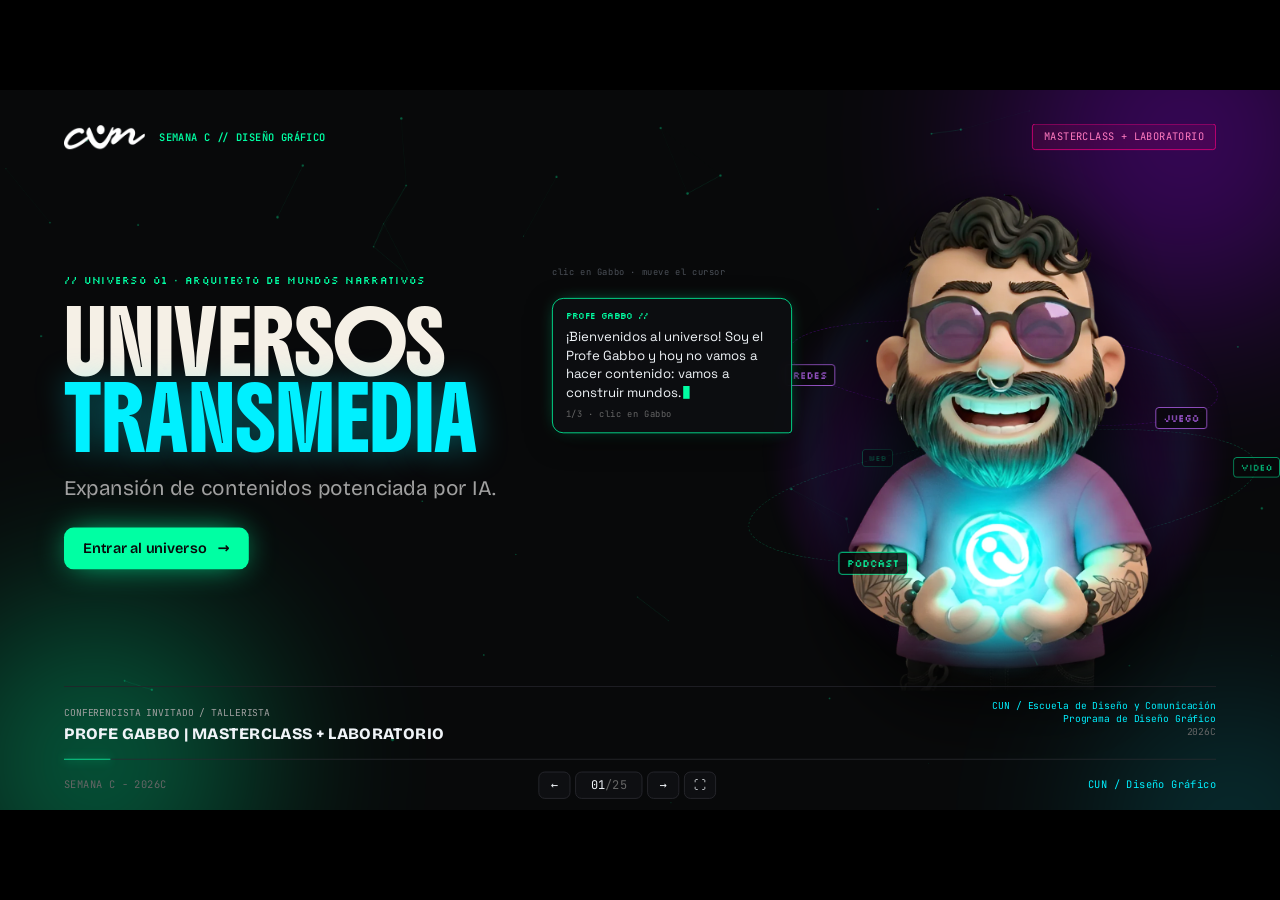
==== public/index.html @ 466dd6a6 "Universos Transmedia: presentación interactiva + portal de estudiantes + backend Apps Script Co-Auth" ====
<!DOCTYPE html>
<html lang="es">
<head>
<meta charset="utf-8">
<meta name="viewport" content="width=device-width, initial-scale=1">
<title>Universos Transmedia · Profe Gabbo</title>
<link rel="preconnect" href="https://fonts.googleapis.com">
<link rel="preconnect" href="https://fonts.gstatic.com" crossorigin>
<link href="https://fonts.googleapis.com/css2?family=Boldonse&family=Bricolage+Grotesque:opsz,wght@12..96,400;12..96,600;12..96,800&family=JetBrains+Mono:wght@400;600&family=Silkscreen&family=Space+Grotesk:wght@400;500;700&display=swap" rel="stylesheet">
<link rel="stylesheet" href="style.css">
</head>
<body>
<div id="stage">
  <div class="halo h1"></div><div class="halo h2"></div><div class="halo h3"></div>
  <canvas id="cosmos"></canvas>

  <!-- ============ CHROME ============ -->
  <header class="chrome-top">
    <div class="ctag" id="ctag">// 01 · Portada</div>
    <img class="cun" src="img/cun.png" alt="CUN">
  </header>
  <footer class="chrome-bot">
    <span class="f-left">SEMANA C - 2026C</span>
    <nav class="nav">
      <button class="nb" id="prev" aria-label="Anterior">←</button>
      <button class="nb idx" id="openIdx"><span id="cnt">01</span><i>/25</i></button>
      <button class="nb" id="next" aria-label="Siguiente">→</button>
      <button class="nb sm" id="fs" title="Pantalla completa">⛶</button>
    </nav>
    <span class="f-right">CUN / Diseño Gráfico</span>
    <div class="prog"><i id="progbar"></i></div>
  </footer>

  <!-- ============ 01 PORTADA / LIVING PORTRAIT ============ -->
  <section class="slide cover" data-n="1" data-sec="Portada" data-acc="green,cyan">
    <div class="cv-top">
      <img src="img/cun.png" alt="CUN" class="cv-logo"><span class="mono g">SEMANA C // DISEÑO GRÁFICO</span>
    </div>
    <div class="evtag">MASTERCLASS + LABORATORIO</div>
    <div class="cv-text">
      <div class="silk g">// Universo 01 · Arquitecto de mundos narrativos</div>
      <h1 class="cv-title"><span class="w">UNIVERSOS</span><span class="c">TRANSMEDIA</span></h1>
      <p class="cv-sub">Expansión de contenidos potenciada por IA.</p>
      <button class="cta" data-go="2">Entrar al universo <span>→</span></button>
    </div>
    <div class="lp" id="lp">
      <div class="lp-orbit o1"></div><div class="lp-orbit o2"></div>
      <div class="lp-back"></div>
      <div class="lp-body gb" data-pose="hero">
        <img class="lp-img" src="img/hero.webp" alt="Profe Gabbo sostiene un universo luminoso">
        <div class="lp-orb"></div>
        <div class="lp-light"></div>
      </div>
      <div class="say s-cover"></div>
      <div class="lp-hint mono">clic en Gabbo · mueve el cursor</div>
    </div>
    <div class="cv-foot">
      <div><div class="mono xs">CONFERENCISTA INVITADO / TALLERISTA</div><div class="sign">PROFE GABBO | MASTERCLASS + LABORATORIO</div></div>
      <div class="mono xs c r">CUN / Escuela de Diseño y Comunicación<br>Programa de Diseño Gráfico<br><span class="gr">2026C</span></div>
    </div>
  </section>

  <!-- ============ 02 ============ -->
  <section class="slide" data-n="2" data-sec="Apertura conceptual" data-acc="green,cyan">
    <h2 class="ttl big">¿Y SI UNA HISTORIA PUDIERA VIVIR EN <em>MUCHOS MUNDOS?</em></h2>
    <p class="lead w60">Un universo no tiene una sola puerta. Toca cada portal: el público puede entrar por cualquiera y encontrar algo distinto.</p>
    <div class="portals" id="portals">
      <svg class="pl-lines" viewBox="0 0 900 520"></svg>
      <div class="seed">SEMILLA<br><b>una idea</b></div>
    </div>
    <div class="portal-read card" id="portalRead"><div class="k">// Punto de entrada</div><div class="h">Elige un portal</div><div class="p">Cada medio revela una pieza diferente del mismo universo.</div></div>
    <img class="gb pose-r" src="img/piensa.webp" alt="Gabbo piensa" style="height:470px">
    <div class="say" style="right:40px;top:200px;width:300px"></div>
  </section>

  <!-- ============ 03 ============ -->
  <section class="slide" data-n="3" data-sec="Evolución narrativa" data-acc="green,cyan">
    <h2 class="ttl">DEL CONTENIDO AL UNIVERSO</h2>
    <p class="lead w60">Arrastra la línea del tiempo: de una obra cerrada a un ecosistema de experiencias conectadas.</p>
    <div class="evo">
      <svg id="evoSvg" viewBox="0 0 760 400"></svg>
      <div class="evo-txt card"><div class="k" id="evoK">// Etapa 01</div><div class="h" id="evoH"></div><div class="p" id="evoP"></div><div class="chips" id="evoC"></div></div>
    </div>
    <div class="evo-range"><input type="range" min="0" max="3" step="1" value="0" id="evoR"><div class="evo-lbl"><span>Relato lineal</span><span>Adaptación</span><span>Distribución</span><span>Ecosistema</span></div></div>
    <img class="gb pose-r" src="img/puntero.webp" alt="Gabbo señala" style="height:520px;right:10px">
    <div class="say" style="right:250px;top:150px"></div>
  </section>

  <!-- ============ 04 ============ -->
  <section class="slide" data-n="4" data-sec="Diferencias conceptuales" data-acc="green,cyan">
    <h2 class="ttl">MULTIMEDIA, CROSSMEDIA Y TRANSMEDIA</h2>
    <p class="lead">Un mismo ejemplo, tres lógicas. <span class="g">Ejemplo ficticio: “La Casa del Faro”, una leyenda de barrio.</span></p>
    <div class="tabs" id="mctTabs">
      <button data-t="0" class="on">MULTIMEDIA</button><button data-t="1">CROSSMEDIA</button><button data-t="2">TRANSMEDIA</button>
    </div>
    <div class="mct">
      <svg id="mctSvg" viewBox="0 0 640 380"></svg>
      <div class="mct-info">
        <div class="silk" id="mctK"></div>
        <div class="h2" id="mctH"></div>
        <p class="p" id="mctP"></p>
        <div class="card mini"><div class="k">// Pregunta clave</div><div class="p" id="mctQ"></div></div>
        <div class="verdict" id="mctV"></div>
      </div>
    </div>
    <img class="gb pose-r" src="img/conferencia.webp" alt="Gabbo en conferencia" style="height:330px;right:0;bottom:70px">
    <div class="say" style="right:60px;top:230px;max-width:330px"></div>
  </section>

  <!-- ============ 05 ============ -->
  <section class="slide" data-n="5" data-sec="Principios de expansión" data-acc="green,cyan">
    <h2 class="ttl">LAS REGLAS DEL JUEGO TRANSMEDIA</h2>
    <p class="lead">Siete principios para que un universo crezca sin romperse. Toca una carta para ver cómo se aplica.</p>
    <div class="rules" id="rules"></div>
    <img class="gb pose-r" src="img/menton.webp" alt="Gabbo reflexiona" style="height:430px;right:20px">
    <div class="say" style="right:40px;top:220px;max-width:290px"></div>
  </section>

  <!-- ============ 06 ============ -->
  <section class="slide" data-n="6" data-sec="Componentes" data-acc="green,cyan">
    <h2 class="ttl">ANATOMÍA DE UN UNIVERSO</h2>
    <p class="lead w50">Seis componentes que funcionan como un sistema: si uno cambia, todos se mueven.</p>
    <div class="anat" id="anat"><svg viewBox="0 0 620 560" id="anatSvg"></svg></div>
    <div class="anat-read card" id="anatRead"></div>
    <img class="gb pose-r" src="img/holo.webp" alt="Gabbo con casco holográfico" style="height:470px;right:10px">
    <div class="say" style="right:60px;top:130px;max-width:300px"></div>
  </section>

  <!-- ============ 07 ============ -->
  <section class="slide" data-n="7" data-sec="Construcción de mundo" data-acc="violet,cyan">
    <h2 class="ttl">WORLDBUILDING: CONSTRUYENDO MUNDOS</h2>
    <p class="lead">Genera un mundo, fija lo que te sirva <span class="mono v">(candado)</span> y vuelve a lanzar el resto.</p>
    <div class="wb" id="wb"></div>
    <div class="wb-act"><button class="btn bv" id="wbRoll">⟳ Generar mundo</button><span class="mono gr" id="wbNote">Las reglas crean libertad: definen lo que puede y lo que nunca puede pasar.</span></div>
    <img class="gb pose-r" src="img/mapa.webp" alt="Gabbo explorando mapas" style="height:330px;right:0;bottom:70px">
    <div class="say" style="right:40px;top:250px;max-width:320px"></div>
  </section>

  <!-- ============ 08 ============ -->
  <section class="slide" data-n="8" data-sec="Diseño de personajes" data-acc="violet,cyan">
    <h2 class="ttl">PERSONAJES QUE EXPANDEN HISTORIAS</h2>
    <p class="lead w50">Caso vivo: el propio Profe Gabbo. Una identidad fija —gafas, barba, calavera— y muchas historias posibles.</p>
    <div class="attrs" id="attrs"></div>
    <div class="mv">
      <button class="mv-arrow" id="mvPrev">←</button>
      <div class="mv-track" id="mvTrack"></div>
      <button class="mv-arrow" id="mvNext">→</button>
    </div>
    <div class="mv-read card" id="mvRead"></div>
    <div class="say" style="left:60px;bottom:110px;max-width:420px"></div>
  </section>

  <!-- ============ 09 ============ -->
  <section class="slide" data-n="9" data-sec="Storytelling" data-acc="violet,cyan">
    <h2 class="ttl">EL MOTOR NARRATIVO</h2>
    <p class="lead">Construye una logline en vivo: máximo 40 palabras, con conflicto y algo en juego.</p>
    <div class="motor">
      <div class="lg-form" id="lgForm">
        <label>Cuando… <span>(detonante)</span><input data-k="det" placeholder="la luz del faro abandonado se enciende sola"></label>
        <label>…un/a <span>(protagonista)</span><input data-k="pro" placeholder="una estudiante de fotografía"></label>
        <label>…debe <span>(objetivo)</span><input data-k="obj" placeholder="descubrir quién envía las señales"></label>
        <label>…pero <span>(obstáculo)</span><input data-k="obs" placeholder="cada foto que toma muestra un lugar que aún no existe"></label>
        <label>…si fracasa <span>(lo que está en juego)</span><input data-k="rie" placeholder="el barrio olvidará su propia historia"></label>
        <div class="row"><button class="btn ghost" id="lgEx">Ver ejemplo</button><button class="btn ghost" id="lgClr">Limpiar</button></div>
      </div>
      <div class="lg-out">
        <div class="silk v">// Logline</div>
        <p id="lgText" class="lg-text"></p>
        <div class="lg-meter"><i id="lgBar"></i></div><div class="mono xs" id="lgCount">0 / 40 palabras</div>
        <div class="motor-parts">
          <span>Premisa</span><span>Logline</span><span>Conflicto</span><span>Subtramas</span><span>Misterios</span><span>Expansión</span>
        </div>
      </div>
    </div>
    <img class="gb pose-r" src="img/v-caso.webp" alt="Gabbo detective" style="height:430px;right:10px">
    <div class="say" style="right:60px;top:150px;max-width:300px"></div>
  </section>

  <!-- ============ 10 ============ -->
  <section class="slide" data-n="10" data-sec="Cultura participativa" data-acc="violet,cyan">
    <h2 class="ttl">LA AUDIENCIA TOMA EL CONTROL</h2>
    <p class="lead w60">Sube la escalera: el público pasa de mirar a co-crear. ¿Hasta qué peldaño llega tu universo?</p>
    <div class="ladder" id="ladder"></div>
    <div class="lad-read card" id="ladRead"></div>
    <div class="chips abs" style="left:80px;bottom:110px"><span>Prosumidores</span><span>Comunidades</span><span>Interactividad</span><span>Creación colectiva</span></div>
    <img class="gb pose-r" src="img/selfie.webp" alt="Gabbo se toma una selfie" style="height:470px;right:20px">
    <div class="say" style="right:70px;top:120px;max-width:300px"></div>
  </section>

  <!-- ============ 11 ============ -->
  <section class="slide" data-n="11" data-sec="Ecosistema narrativo" data-acc="violet,cyan">
    <h2 class="ttl">ARQUITECTURA DE EXPANSIÓN</h2>
    <p class="lead">¿Qué experiencia nueva vive el público en cada plataforma?</p>
    <div class="switch" id="archSw"><button data-m="rep">Repetir</button><button data-m="exp" class="on">Expandir</button></div>
    <div class="arch"><svg id="archSvg" viewBox="0 0 860 560"></svg></div>
    <div class="arch-read card" id="archRead"></div>
    <img class="gb pose-r" src="img/menton.webp" data-alt="img/no.webp" id="archGabbo" alt="Gabbo" style="height:420px;right:10px">
    <div class="say" style="right:70px;top:150px;max-width:300px"></div>
  </section>

  <!-- ============ 12 ============ -->
  <section class="slide" data-n="12" data-sec="Plataformas y medios" data-acc="violet,cyan">
    <h2 class="ttl">UNA HISTORIA, MÚLTIPLES EXPERIENCIAS</h2>
    <p class="lead">Cada medio tiene un superpoder. Voltea las cartas: <span class="mono v">lo que mejor hace → lo que aporta a “La Casa del Faro”.</span></p>
    <div class="flips" id="flips"></div>
    <img class="gb pose-r" src="img/monitor.webp" alt="Gabbo en su escritorio" style="height:250px;right:10px;bottom:72px">
    <div class="say" style="right:40px;top:300px;max-width:330px"></div>
  </section>

  <!-- ============ 13 ============ -->
  <section class="slide" data-n="13" data-sec="Caso ficticio" data-acc="violet,cyan">
    <h2 class="ttl">CASO DEMOSTRATIVO: <span class="c">FRECUENCIA 2049</span></h2>
    <div class="fict">CASO FICTICIO · NO ES UN CASO REAL DOCUMENTADO</div>
    <p class="lead w60">Una estación de radio recibe transmisiones de un futuro desconocido. Sintoniza el dial y encuentra las cuatro plataformas del universo.</p>
    <div class="radio">
      <canvas id="noise" width="560" height="240"></canvas>
      <div class="radio-scr" id="radioScr"></div>
      <div class="dial">
        <div class="dial-scale" id="dialScale"></div>
        <input type="range" id="dial" min="880" max="1080" value="880" step="1">
        <div class="dial-freq"><span id="freq">88.0</span> MHz</div>
      </div>
      <div class="found" id="found"></div>
      <button class="btn ghost sm snd" id="sndBtn">🔈 Sonido: no</button>
    </div>
    <img class="gb pose-r" src="img/escritorio-hacker.webp" alt="Gabbo en la consola" style="height:480px;right:10px">
    <div class="say" style="right:90px;top:120px;max-width:300px"></div>
  </section>

  <!-- ============ 14 ============ -->
  <section class="slide" data-n="14" data-sec="Inteligencia artificial" data-acc="magenta,violet">
    <h2 class="ttl">IA: EL NUEVO <em class="m">COPILOTO</em> CREATIVO</h2>
    <p class="lead">Seis momentos donde la IA acelera el trabajo. Las herramientas son sugerencias intercambiables.</p>
    <div class="uses" id="uses"></div>
    <div class="copi"><span class="silk m">Copiloto ≠ piloto</span><b>La dirección, la selección y la decisión final son humanas.</b></div>
    <img class="gb pose-r" src="img/futurista.webp" alt="Gabbo futurista" style="height:520px;right:0">
    <div class="say" style="right:70px;top:110px;max-width:300px"></div>
  </section>

  <!-- ============ 15 ============ -->
  <section class="slide" data-n="15" data-sec="Flujo de trabajo" data-acc="magenta,violet">
    <h2 class="ttl">DEL PROMPT AL UNIVERSO</h2>
    <p class="lead">Un flujo en cinco etapas. Toca cada estación para ver qué entra, qué sale y quién decide.</p>
    <div class="flow" id="flow"></div>
    <div class="flow-read" id="flowRead"></div>
    <div class="outs"><span class="silk gr">Salidas →</span><span>Textuales</span><span>Visuales</span><span>Sonoras</span><span>Audiovisuales</span><span>Interactivas</span></div>
    <img class="gb pose-r" src="img/v-hacker.webp" alt="Gabbo hacker" style="height:420px;right:10px">
    <div class="say" style="right:60px;top:170px;max-width:300px"></div>
  </section>

  <!-- ============ 16 ============ -->
  <section class="slide" data-n="16" data-sec="Criterio y responsabilidad" data-acc="magenta,violet">
    <h2 class="ttl">DIRECCIÓN CREATIVA <em class="m">HUMANA</em></h2>
    <p class="lead w60">Antes de publicar, pasa cada salida de IA por el filtro humano. Marca lo que ya revisaste.</p>
    <div class="filter" id="filter"></div>
    <div class="gauge"><div class="silk">// Listo para publicar</div><div class="gbar"><i id="gaugeBar"></i></div><div class="gval" id="gaugeVal">0%</div></div>
    <img class="gb pose-r" src="img/lupa.webp" alt="Gabbo con lupa" style="height:500px;right:10px">
    <div class="say" style="right:60px;top:120px;max-width:300px"></div>
  </section>

  <!-- ============ 17 ============ -->
  <section class="slide" data-n="17" data-sec="Inicio del laboratorio" data-acc="green,cyan">
    <div class="silk g" style="position:absolute;left:80px;top:140px">// Laboratorio · 170 minutos</div>
    <h2 class="mission">MISIÓN:<br><span class="g">EXPANDE TU</span><br><span class="c">UNIVERSO</span></h2>
    <p class="lead abs" style="left:80px;top:470px;max-width:640px">Cada equipo transformará una idea en un ecosistema transmedia propio: una idea, múltiples experiencias.</p>
    <div class="lab-tl" id="labTl"></div>
    <a class="portal-qr" id="portalQr" href="alumno/" target="_blank" rel="noopener"><div class="qr" id="qrBox"></div><div><div class="silk g">// Portal de estudiantes</div><b>Registra tu cuenta CUN y trabaja tus misiones</b><span class="mono" id="qrUrl"></span></div></a>
    <img class="gb pose-r" src="img/corre.webp" alt="Gabbo corre" style="height:470px;right:60px;top:110px;bottom:auto">
    <div class="say" style="right:420px;top:150px;max-width:320px"></div>
  </section>

  <!-- ============ 18 ============ -->
  <section class="slide phase" data-n="18" data-sec="Definición de la idea" data-acc="green,cyan" data-min="25">
    <div class="ph-num">01</div>
    <h2 class="ttl">FASE 01: LA SEMILLA CREATIVA</h2>
    <p class="lead">Elige un tipo de semilla y escribe tu idea central en <b class="g">máximo tres líneas</b>.</p>
    <div class="timer" data-min="25"></div>
    <div class="seeds" id="seeds"></div>
    <div class="spark card" id="spark"><div class="k">// Chispa aleatoria</div><div class="p" id="sparkTxt">Pulsa “Girar” para recibir un detonante.</div><button class="btn ghost sm" id="sparkBtn">⟳ Girar</button></div>
    <div class="idea">
      <label class="mono xs g">TU IDEA CENTRAL</label>
      <textarea id="ideaTxt" maxlength="320" placeholder="Ej.: Una emisora comienza a recibir señales de radio procedentes de un futuro desconocido. Cada transmisión revela una pista sobre un acontecimiento que todavía no ha ocurrido."></textarea>
      <div class="mono xs gr" id="ideaCnt">0 / 280 caracteres · máx. 3 líneas</div>
      <div class="two"><label class="mono xs">PROPÓSITO<input id="ideaProp" placeholder="educar, entretener, comunicar…"></label><label class="mono xs">AUDIENCIA<input id="ideaAud" placeholder="¿para quién?"></label></div>
    </div>
    <img class="gb pose-r" src="img/tablet.webp" alt="Gabbo con tableta" style="height:400px;right:10px">
    <div class="say" style="right:50px;top:240px;max-width:290px"></div>
  </section>

  <!-- ============ 19 ============ -->
  <section class="slide phase" data-n="19" data-sec="Biblia narrativa con IA" data-acc="cyan,violet" data-min="35">
    <div class="ph-num">02</div>
    <h2 class="ttl">FASE 02: CONSTRUYE TU UNIVERSO</h2>
    <p class="lead">La biblia narrativa: ocho piezas que tu equipo debe tener claras.</p>
    <div class="timer" data-min="35"></div>
    <div class="bible" id="bible"></div>
    <div class="prompt-box" data-prompt="01"></div>
    <img class="gb pose-r" src="img/dibuja.webp" alt="Gabbo diseña" style="height:300px;right:10px;bottom:72px">
    <div class="say" style="right:40px;top:300px;max-width:300px"></div>
  </section>

  <!-- ============ 20 ============ -->
  <section class="slide phase" data-n="20" data-sec="Mapa de plataformas" data-acc="violet,cyan" data-min="35">
    <div class="ph-num">03</div>
    <h2 class="ttl">FASE 03: DISEÑA LA EXPANSIÓN</h2>
    <p class="lead">Mínimo tres plataformas. Ninguna repite a otra: cada una aporta una pieza distinta.</p>
    <div class="timer" data-min="35"></div>
    <div class="mx">
      <div class="mx-tabs" id="mxTabs"></div>
      <div class="mx-form" id="mxForm"></div>
      <div class="mx-side">
        <div class="mx-check" id="mxCheck"></div>
        <button class="btn bv" id="mxCopy">Copiar matriz</button>
        <button class="btn ghost" id="mxPrompt">Ver prompt 02</button>
      </div>
    </div>
    <div class="say" style="right:50px;top:240px;max-width:290px"></div>
    <img class="gb pose-r" src="img/v-explorador.webp" alt="Gabbo con binoculares" style="height:240px;right:20px;bottom:72px;z-index:1">
  </section>

  <!-- ============ 21 ============ -->
  <section class="slide phase" data-n="21" data-sec="Prototipado" data-acc="green,cyan" data-min="40">
    <div class="ph-num">04</div>
    <h2 class="ttl">FASE 04: PRODUCE CON IA</h2>
    <p class="lead">Tres prototipos, una sola coherencia: misma identidad, funciones narrativas distintas.</p>
    <div class="timer" data-min="40"></div>
    <div class="protos" id="protos"></div>
    <div class="prompt-box" data-prompt="03"></div>
    <img class="gb pose-r" src="img/camara.webp" alt="Gabbo con cámara" style="height:330px;right:20px;bottom:72px">
    <div class="say" style="right:40px;top:290px;max-width:290px"></div>
  </section>

  <!-- ============ 22 ============ -->
  <section class="slide phase" data-n="22" data-sec="Pitch y socialización" data-acc="cyan,violet" data-min="25">
    <div class="ph-num">05</div>
    <h2 class="ttl">FASE 05: CONECTA Y PRESENTA</h2>
    <p class="lead">Pitch de tres minutos por equipo. El reloj marca qué pregunta deberías estar respondiendo.</p>
    <div class="timer" data-min="25"></div>
    <div class="pitch">
      <div class="pitch-clock"><input id="teamName" placeholder="Nombre del equipo"><div class="pc-time" id="pcTime">3:00</div><div class="pc-bar"><i id="pcBar"></i></div>
        <div class="row"><button class="btn bc" id="pcGo">▶ Iniciar pitch</button><button class="btn ghost" id="pcReset">↺</button><button class="btn ghost" id="pcNext">Siguiente equipo</button></div>
        <div class="mono xs gr" id="pcLog"></div>
      </div>
      <ol class="pq" id="pq">
        <li>¿Cuál es la idea central?</li><li>¿Cómo funciona el universo?</li><li>¿Qué papel cumple cada plataforma?</li><li>¿Cómo intervino la IA?</li><li>¿Qué puede hacer el público dentro de la experiencia?</li>
      </ol>
    </div>
    <div class="peer"><span class="silk c">// Retroalimentación del grupo</span><span>Posibilidades de expansión</span><span>Inconsistencias</span><span>Oportunidades de participación</span><button class="btn ghost sm" id="p04">Prompt 04 · Auditor</button></div>
    <img class="gb pose-r" src="img/podio.webp" alt="Gabbo en el podio" style="height:380px;right:20px">
    <div class="say" style="right:50px;top:240px;max-width:290px"></div>
  </section>

  <!-- ============ 23 ============ -->
  <section class="slide" data-n="23" data-sec="Entregables" data-acc="green,violet">
    <h2 class="ttl">EL DOSSIER TRANSMEDIA</h2>
    <p class="lead">Seis entregables. Marca los que tu equipo ya tiene listos.</p>
    <div class="dossier" id="dossier"></div>
    <div class="dz-prog"><span class="silk" id="dzTxt">0 / 6 listos</span><div class="gbar"><i id="dzBar"></i></div></div>
    <img class="gb pose-r" src="img/revelado.webp" alt="Gabbo revela fotografías" style="height:330px;right:10px;bottom:72px">
    <div class="say" style="right:60px;top:270px;max-width:300px"></div>
  </section>

  <!-- ============ 24 ============ -->
  <section class="slide" data-n="24" data-sec="Rúbrica" data-acc="cyan,violet">
    <h2 class="ttl">¿CÓMO EVALUAMOS UN UNIVERSO?</h2>
    <p class="lead">Rúbrica de 100 puntos. Úsala para coevaluar: mueve cada criterio.</p>
    <div class="rub" id="rub"></div>
    <div class="rub-total"><div class="silk">// Puntaje</div><div class="rt-num"><span id="rubTot">0</span><i>/100</i></div><button class="btn ghost sm" id="rubCopy">Copiar evaluación</button><button class="btn ghost sm" id="rubReset">↺</button></div>
    <div class="principle"><span class="silk m">Principio</span>Una producción espectacular no es transmedia si las plataformas no aportan valor narrativo diferenciado.</div>
    <img class="gb pose-r" src="img/formal.webp" alt="Gabbo formal" style="height:430px;right:20px">
    <div class="say" style="right:30px;top:120px;max-width:280px"></div>
  </section>

  <!-- ============ 25 ============ -->
  <section class="slide close" data-n="25" data-sec="Cierre" data-acc="green,violet,magenta">
    <img class="gb pose-l" src="img/dab.webp" alt="Gabbo celebra" style="height:480px;left:90px;bottom:200px">
    <div class="say" style="left:500px;top:120px;width:290px"></div>
    <div class="cl-text">
      <h2 class="cl-title">EL UNIVERSO<br><span class="c">APENAS COMIENZA</span></h2>
      <p class="cl-sub">La IA amplía lo que podemos producir. El criterio humano decide qué vale la pena contar.</p>
      <div class="cl-q card"><div class="k">// Antes de irte</div><div class="p">Comparte una decisión creativa que tu equipo tomó, ajustó o corrigió con criterio humano, en lugar de aceptar automáticamente la salida de la IA.</div></div>
    </div>
    <div class="cv-foot">
      <div><div class="mono xs">CONFERENCISTA INVITADO / TALLERISTA</div><div class="sign">PROFE GABBO // MASTERCLASS + LABORATORIO</div></div>
      <div class="mono xs c r">CUN / Escuela de Diseño y Comunicación<br>Programa de Diseño Gráfico<br><span class="gr">2026C</span></div>
    </div>
  </section>

  <!-- ============ INDEX / MODAL ============ -->
  <div class="overlay" id="idx"><div class="ov-in"><div class="ov-h"><span class="silk g">// Mapa del universo</span><button class="nb" id="closeIdx">✕</button></div><div class="ov-grid" id="ovGrid"></div></div></div>
  <div class="overlay" id="pmodal"><div class="ov-in pm"><div class="ov-h"><span class="silk m" id="pmTitle"></span><button class="nb" id="closePm">✕</button></div><pre id="pmText"></pre><div class="row"><button class="btn bm" id="pmCopy">Copiar prompt</button><span class="mono xs gr" id="pmMsg"></span></div></div></div>
  <div class="toast" id="toast"></div>
</div>
<script src="vendor/qrcode.js"></script>
<script src="app.js"></script>
</body>
</html>
---- public/style.css ----
@font-face{font-family:'Boldonse';src:url(fonts/boldonse-latin-400-normal.woff2) format('woff2');font-weight:400;font-style:normal;font-display:swap}
@font-face{font-family:'Bricolage Grotesque';src:url(fonts/bricolage-grotesque-latin-400-normal.woff2) format('woff2');font-weight:400;font-style:normal;font-display:swap}
@font-face{font-family:'Bricolage Grotesque';src:url(fonts/bricolage-grotesque-latin-600-normal.woff2) format('woff2');font-weight:600;font-style:normal;font-display:swap}
@font-face{font-family:'Bricolage Grotesque';src:url(fonts/bricolage-grotesque-latin-800-normal.woff2) format('woff2');font-weight:800;font-style:normal;font-display:swap}
@font-face{font-family:'JetBrains Mono';src:url(fonts/jetbrains-mono-latin-400-normal.woff2) format('woff2');font-weight:400;font-style:normal;font-display:swap}
@font-face{font-family:'JetBrains Mono';src:url(fonts/jetbrains-mono-latin-600-normal.woff2) format('woff2');font-weight:600;font-style:normal;font-display:swap}
@font-face{font-family:'Silkscreen';src:url(fonts/silkscreen-latin-400-normal.woff2) format('woff2');font-weight:400;font-style:normal;font-display:swap}
@font-face{font-family:'Space Grotesk';src:url(fonts/space-grotesk-latin-400-normal.woff2) format('woff2');font-weight:400;font-style:normal;font-display:swap}
@font-face{font-family:'Space Grotesk';src:url(fonts/space-grotesk-latin-500-normal.woff2) format('woff2');font-weight:500;font-style:normal;font-display:swap}
@font-face{font-family:'Space Grotesk';src:url(fonts/space-grotesk-latin-700-normal.woff2) format('woff2');font-weight:700;font-style:normal;font-display:swap}
@property --c1{syntax:'<color>';inherits:true;initial-value:#00FFA3}
@property --c2{syntax:'<color>';inherits:true;initial-value:#00F0FF}
@property --c3{syntax:'<color>';inherits:true;initial-value:#9D00FF}
:root{
  --bg:#08090A;--card:#16171B;--green:#00FFA3;--cyan:#00F0FF;--violet:#9D00FF;--magenta:#E4007C;
  --warm:#F5F0E6;--cold:#F0F4F8;--sub:#A0A0A0;--body:#A0B0C0;--foot:#666;
  --acc:#00FFA3;--acc2:#00F0FF;
  --fT:'Boldonse',system-ui,sans-serif;--fH:'Bricolage Grotesque',system-ui,sans-serif;
  --fM:'JetBrains Mono',ui-monospace,monospace;--fB:'Space Grotesk',system-ui,sans-serif;--fS:'Silkscreen',monospace;
}
*{box-sizing:border-box;margin:0;padding:0}
html,body{width:100%;height:100%;background:#000;overflow:hidden;color:var(--cold);font-family:var(--fB)}
button,input,textarea,select{font:inherit;color:inherit}
button{cursor:pointer;background:none;border:0}
#stage{position:absolute;left:50%;top:50%;width:1600px;height:900px;transform-origin:center;transform:translate(-50%,-50%) scale(var(--s,1));background:var(--bg);overflow:hidden;--c1:#00FFA3;--c2:#00F0FF;--c3:#9D00FF;transition:--c1 1.2s,--c2 1.2s,--c3 1.2s}
#cosmos{position:absolute;inset:0;width:1600px;height:900px;pointer-events:none;z-index:1}
.halo{position:absolute;border-radius:50%;filter:blur(90px);opacity:.42;pointer-events:none;z-index:0}
.halo.h1{width:640px;height:640px;left:-200px;bottom:-260px;background:radial-gradient(circle,var(--c1),transparent 68%);animation:drift1 22s ease-in-out infinite alternate}
.halo.h2{width:720px;height:720px;right:-240px;top:-300px;background:radial-gradient(circle,var(--c3),transparent 68%);animation:drift2 26s ease-in-out infinite alternate}
.halo.h3{width:520px;height:520px;right:-200px;bottom:-280px;background:radial-gradient(circle,var(--c2),transparent 70%);opacity:.22;animation:drift1 30s ease-in-out infinite alternate-reverse}
@keyframes drift1{to{transform:translate(90px,-60px) scale(1.12)}}
@keyframes drift2{to{transform:translate(-120px,70px) scale(.92)}}

/* chrome */
.chrome-top{position:absolute;left:80px;right:80px;top:44px;display:flex;justify-content:space-between;align-items:center;z-index:20;pointer-events:none;transition:opacity .4s}
.ctag{font-family:var(--fM);font-weight:600;font-size:15px;color:var(--acc);letter-spacing:.02em}
.cun{height:34px}
.chrome-bot{position:absolute;left:80px;right:80px;bottom:0;height:64px;border-top:1px solid #2a2b31;display:flex;align-items:center;justify-content:space-between;z-index:30;font-family:var(--fM);font-size:13px}
.f-left{color:var(--foot)}.f-right{color:var(--cyan)}
.nav{display:flex;gap:6px;align-items:center}
.nb{min-width:40px;height:34px;border:1px solid #2c2d33;border-radius:8px;color:var(--cold);font-family:var(--fM);font-size:15px;padding:0 10px;transition:.2s;background:#0e0f12}
.nb:hover{border-color:var(--acc);color:var(--acc)}
.nb.idx{min-width:84px}.nb.idx i{color:var(--foot);font-style:normal}
.prog{position:absolute;left:0;right:0;top:-1px;height:1px}.prog i{display:block;height:1px;width:4%;background:var(--acc);box-shadow:0 0 12px var(--acc);transition:width .6s}
body.on-cover .chrome-top{opacity:0}

/* slides */
.slide{position:absolute;inset:0;z-index:5;opacity:0;visibility:hidden;transition:opacity .55s ease,visibility 0s .55s;padding:0 80px}
.slide.on{opacity:1;visibility:visible;transition:opacity .55s ease}
.slide > *{transition:transform .8s cubic-bezier(.2,.8,.2,1),opacity .8s}
.slide:not(.on) .ttl,.slide:not(.on) .lead{transform:translateY(24px);opacity:0}
.ttl{position:absolute;left:80px;top:84px;font-family:var(--fH);font-weight:800;font-size:52px;line-height:1.02;letter-spacing:-.01em;color:var(--cold);max-width:1400px}
.ttl.big{font-size:58px;max-width:1000px}
.ttl em,.ttl .c{font-style:normal;color:var(--acc2)}
.ttl em.m{color:var(--magenta)}
.lead{position:absolute;left:80px;top:150px;font-size:21px;line-height:1.4;color:var(--sub);max-width:1040px}
.ttl.big + .lead{top:240px}
.lead.abs{position:absolute}
.w60{max-width:820px!important}.w50{max-width:700px!important}
.mono{font-family:var(--fM)}.silk{font-family:var(--fS);font-size:13px;letter-spacing:.04em;color:var(--acc)}
.xs{font-size:12px;letter-spacing:.03em}
.g{color:var(--green)!important}.c{color:var(--cyan)!important}.v{color:#c26bff!important}.m{color:var(--magenta)!important}.gr{color:var(--foot)!important}.r{text-align:right}
.card{background:var(--card);border:1px solid var(--acc);border-radius:14px;padding:20px 22px;box-shadow:0 0 0 1px rgba(0,0,0,.4),0 0 30px -18px var(--acc)}
.card .k{font-family:var(--fS);font-size:12px;color:var(--acc);margin-bottom:8px}
.card .h{font-family:var(--fH);font-weight:800;font-size:26px;color:var(--cold);margin-bottom:8px;line-height:1.1}
.card .p,.p{font-size:17px;line-height:1.45;color:var(--body)}
.card.mini{padding:14px 16px;margin-top:14px}
.chips{display:flex;flex-wrap:wrap;gap:8px}
.chips span,.chips button{font-family:var(--fM);font-size:12px;border:1px solid #33343b;border-radius:999px;padding:6px 12px;color:var(--body)}
.chips.abs{position:absolute}
.btn{display:inline-flex;align-items:center;gap:8px;height:42px;padding:0 18px;border-radius:10px;font-family:var(--fH);font-weight:600;font-size:16px;border:1px solid var(--acc);color:var(--bg);background:var(--acc);transition:.2s}
.btn:hover{filter:brightness(1.1);box-shadow:0 0 22px -6px var(--acc)}
.btn.bv{--acc:var(--violet);color:#fff}.btn.bc{--acc:var(--cyan)}.btn.bm{--acc:var(--magenta);color:#fff}
.btn.ghost{background:transparent;color:var(--cold);border-color:#3a3b42}.btn.ghost:hover{border-color:var(--acc);color:var(--acc)}
.btn.sm{height:34px;font-size:14px;padding:0 12px}
.row{display:flex;gap:10px;align-items:center;flex-wrap:wrap}
input,textarea,select{background:#0e0f12;border:1px solid #2e2f36;border-radius:10px;padding:10px 12px;font-family:var(--fB);font-size:16px;color:var(--cold);outline:none;width:100%;transition:border .2s}
input:focus,textarea:focus,select:focus{border-color:var(--acc)}
::placeholder{color:#555b63}

/* Gabbo */
.gb{position:absolute;bottom:64px;z-index:8;cursor:pointer;filter:drop-shadow(0 20px 40px rgba(0,0,0,.6));transform-origin:50% 100%;transition:transform .5s cubic-bezier(.2,.9,.3,1.3),opacity .6s;user-select:none;-webkit-user-drag:none}
.pose-r{right:20px}
.slide.on .gb{animation:breathe 5.5s ease-in-out infinite}
.slide:not(.on) .gb{transform:translateY(40px);opacity:0}
.gb:hover{filter:drop-shadow(0 20px 40px rgba(0,0,0,.6)) drop-shadow(0 0 18px color-mix(in srgb,var(--acc) 45%,transparent))}
.gb.pop{animation:pop .5s ease, breathe 5.5s ease-in-out .5s infinite}
@keyframes breathe{0%,100%{transform:translateY(0) scale(1,1)}50%{transform:translateY(-6px) scale(1.008,1.012)}}
@keyframes pop{0%{transform:scale(1)}40%{transform:scale(1.05,.96) translateY(4px)}70%{transform:scale(.98,1.04) translateY(-10px)}100%{transform:scale(1)}}
.say{position:absolute;z-index:12;width:340px;max-width:340px;background:rgba(14,15,18,.92);backdrop-filter:blur(6px);border:1px solid var(--acc);border-radius:14px 14px 4px 14px;padding:14px 16px 14px;font-size:16.5px;line-height:1.42;color:var(--cold);opacity:0;transform:translateY(8px) scale(.97);transition:.35s;pointer-events:none;box-shadow:0 10px 40px -10px rgba(0,0,0,.8),0 0 24px -12px var(--acc)}
.say.show{opacity:1;transform:none}
.say::before{content:'PROFE GABBO //';display:block;font-family:var(--fS);font-size:11px;color:var(--acc);margin-bottom:6px}
.say .cur{display:inline-block;width:8px;height:16px;background:var(--acc);margin-left:2px;vertical-align:-2px;animation:blink 1s steps(2) infinite}
@keyframes blink{50%{opacity:0}}
.say .more{display:block;font-family:var(--fM);font-size:11px;color:var(--foot);margin-top:8px}

/* ===== COVER / LIVING PORTRAIT ===== */
.cover{padding:0}
.cv-top{position:absolute;left:80px;top:44px;display:flex;align-items:center;gap:18px;z-index:10}
.cv-logo{height:30px}.cv-top .mono{font-size:13px;font-weight:600}
.evtag{position:absolute;right:80px;top:42px;border:1px solid var(--magenta);background:rgba(228,0,124,.12);color:#ff7ac0;font-family:var(--fM);font-size:13px;padding:7px 14px;border-radius:4px;z-index:10}
.cv-text{position:absolute;left:80px;top:230px;z-index:10;width:860px}
.cv-title{font-family:var(--fT);font-weight:400;font-size:74px;line-height:1.3;margin:22px 0 22px;letter-spacing:-.01em}
.cv-title span{display:block}.cv-title .w{color:var(--warm)}.cv-title .c{color:var(--cyan);text-shadow:0 0 40px rgba(0,240,255,.35)}
.cv-sub{font-family:var(--fH);font-size:26px;color:var(--sub);margin-bottom:34px}
.cta{display:inline-flex;gap:14px;align-items:center;font-family:var(--fH);font-weight:600;font-size:18px;color:var(--bg);background:var(--green);height:52px;padding:0 24px;border-radius:12px;box-shadow:0 0 40px -10px var(--green);transition:.25s}
.cta:hover{transform:translateX(4px);box-shadow:0 0 50px -6px var(--green)}
.cv-foot{position:absolute;left:80px;right:80px;bottom:84px;display:flex;justify-content:space-between;align-items:flex-end;border-top:1px solid #23242a;padding-top:16px;z-index:10}
.cv-foot .xs{color:var(--sub);margin-bottom:6px}.sign{font-family:var(--fH);font-weight:800;font-size:20px;letter-spacing:.01em}
.cover .say{left:-250px;top:150px;width:300px}
.lp{position:absolute;right:40px;bottom:150px;width:620px;height:640px;z-index:6;perspective:1200px}
.lp-back{position:absolute;left:50%;top:52%;width:560px;height:560px;transform:translate(-50%,-50%);border-radius:50%;background:radial-gradient(circle at 50% 60%,rgba(0,240,255,.22),rgba(157,0,255,.14) 45%,transparent 70%);filter:blur(10px);animation:pulse 4s ease-in-out infinite}
.lp-back::after{content:'';position:absolute;inset:40px;border-radius:50%;border:1px solid rgba(0,240,255,.25);box-shadow:inset 0 0 60px rgba(0,240,255,.08)}
@keyframes pulse{50%{transform:translate(-50%,-50%) scale(1.05);opacity:.8}}
.lp-body{position:absolute;left:50%;bottom:0;width:380px;height:619px;margin-left:-190px;transform-style:preserve-3d;will-change:transform;cursor:pointer}
.lp-img{position:absolute;inset:0;width:100%;height:100%;object-fit:contain;object-position:bottom;filter:drop-shadow(0 30px 50px rgba(0,0,0,.7));animation:breatheH 6s ease-in-out infinite;transform-origin:50% 100%}
@keyframes breatheH{0%,100%{transform:scale(1,1) translateY(0)}50%{transform:scale(1.006,1.014) translateY(-4px)}}
.lp-orb{position:absolute;left:var(--ox,50%);top:var(--oy,77%);width:240px;height:240px;margin:-120px 0 0 -120px;border-radius:50%;background:radial-gradient(circle,rgba(160,255,255,.75),rgba(0,240,255,.35) 25%,rgba(0,240,255,.06) 55%,transparent 70%);mix-blend-mode:screen;animation:orb 2.6s ease-in-out infinite;pointer-events:none}
@keyframes orb{0%,100%{transform:scale(.85);opacity:.7}50%{transform:scale(1.15);opacity:1}}
.lp-light{position:absolute;inset:0;pointer-events:none;mix-blend-mode:overlay;background:radial-gradient(circle at var(--lx,50%) var(--ly,30%),rgba(255,255,255,.35),transparent 40%);-webkit-mask:url(img/hero.webp) center bottom/contain no-repeat;mask:url(img/hero.webp) center bottom/contain no-repeat}
.lp-orbit{position:absolute;left:50%;top:var(--ty,62%);width:640px;height:150px;margin:-75px 0 0 -320px;border-radius:50%;border:1px dashed rgba(0,255,163,.25);transform:rotate(-7deg);pointer-events:none}
.lp-orbit.o2{width:540px;height:120px;margin:-60px 0 0 -270px;--ty:38%;border-color:rgba(157,0,255,.35);transform:rotate(6deg)}
.chip-o{position:absolute;left:0;top:0;font-family:var(--fS);font-size:12px;color:var(--green);background:rgba(8,9,10,.88);border:1px solid currentColor;border-radius:4px;padding:5px 9px;white-space:nowrap;pointer-events:none;will-change:transform,opacity}
.chip-o.v{color:#c26bff}
.lp-hint{position:absolute;left:-250px;top:110px;font-size:11px;color:#4b5058}

/* 02 portals */
.portals{position:absolute;left:60px;top:330px;width:900px;height:460px}
.pl-lines{position:absolute;inset:0;width:100%;height:100%}
.seed{position:absolute;left:390px;top:170px;width:120px;height:120px;border-radius:50%;display:grid;place-items:center;text-align:center;font-family:var(--fS);font-size:11px;color:var(--acc);border:1px solid var(--acc);background:radial-gradient(circle,rgba(0,255,163,.18),rgba(8,9,10,.9) 70%);box-shadow:0 0 60px -10px var(--acc);line-height:1.6}
.seed b{font-family:var(--fH);font-size:18px;color:var(--cold);font-weight:800}
.portal{position:absolute;width:150px;height:96px;margin:-48px 0 0 -75px;border:1px solid #33343b;border-radius:14px;background:var(--card);display:flex;flex-direction:column;align-items:center;justify-content:center;gap:6px;transition:.25s;font-family:var(--fH);font-weight:600;font-size:17px}
.portal svg{width:28px;height:28px;stroke:var(--body);fill:none;stroke-width:1.6}
.portal:hover,.portal.on{border-color:var(--acc);box-shadow:0 0 30px -8px var(--acc);transform:translateY(-3px)}
.portal.on svg{stroke:var(--acc)}
.portal.seen::after{content:'';position:absolute;top:8px;right:8px;width:7px;height:7px;border-radius:50%;background:var(--acc)}
.portal-read{position:absolute;left:960px;top:420px;width:270px;min-height:200px}

/* 03 evo */
.evo{position:absolute;left:80px;top:240px;width:1180px;display:flex;gap:30px}
#evoSvg{width:760px;height:400px}
.evo-txt{width:330px;align-self:center}
.evo-txt .chips{margin-top:14px}
.evo-range{position:absolute;left:80px;top:680px;width:760px}
.evo-lbl{display:flex;justify-content:space-between;font-family:var(--fM);font-size:12px;color:var(--sub);margin-top:10px}
input[type=range]{-webkit-appearance:none;appearance:none;height:4px;background:#2a2b31;border:0;border-radius:3px;padding:0}
input[type=range]::-webkit-slider-thumb{-webkit-appearance:none;width:22px;height:22px;border-radius:50%;background:var(--acc);box-shadow:0 0 0 6px rgba(0,255,163,.15),0 0 18px var(--acc);cursor:grab}
input[type=range]::-moz-range-thumb{width:22px;height:22px;border-radius:50%;background:var(--acc);border:0;box-shadow:0 0 18px var(--acc)}
svg text{font-family:'Space Grotesk',sans-serif}

/* 04 tabs */
.tabs{position:absolute;left:80px;top:210px;display:flex;gap:8px}
.tabs button{font-family:var(--fH);font-weight:800;font-size:18px;letter-spacing:.02em;padding:10px 20px;border:1px solid #2e2f36;border-radius:10px;color:var(--sub);transition:.2s}
.tabs button.on{color:var(--bg);background:var(--acc);border-color:var(--acc)}
.mct{position:absolute;left:80px;top:290px;display:flex;gap:40px;width:1160px}
#mctSvg{width:640px;height:380px;flex:none}
.mct-info{width:440px}
.mct-info .h2{font-family:var(--fH);font-weight:800;font-size:34px;margin:8px 0 12px;line-height:1.05}
.verdict{margin-top:14px;font-family:var(--fM);font-size:13px;color:var(--acc)}

/* 05 rules */
.rules{position:absolute;left:80px;top:230px;width:1100px;display:grid;grid-template-columns:repeat(4,1fr);gap:16px}
.rule{height:265px;perspective:900px;cursor:pointer}
.rule-in{position:relative;width:100%;height:100%;transition:transform .7s cubic-bezier(.2,.8,.2,1);transform-style:preserve-3d}
.rule.flip .rule-in{transform:rotateY(180deg)}
.rule-f,.rule-b{position:absolute;inset:0;backface-visibility:hidden;border-radius:14px;padding:18px 18px;background:var(--card);border:1px solid #2c2d33;display:flex;flex-direction:column}
.rule-f .n{font-family:var(--fT);font-size:34px;color:var(--rc);opacity:.9}
.rule-f .h{font-family:var(--fH);font-weight:800;font-size:25px;margin-top:auto}
.rule-f .p{font-size:15px;margin-top:6px}
.rule:hover .rule-f{border-color:var(--rc)}
.rule-b{transform:rotateY(180deg);border-color:var(--rc)}
.rule-b .k{font-family:var(--fS);font-size:11px;color:var(--rc);margin-bottom:8px}
.rule-b .p{font-size:15.5px;color:var(--cold)}
.rule-b .ex{margin-top:auto;font-size:14px;color:var(--body);border-top:1px solid #2c2d33;padding-top:10px}

/* 06 anatomy */
.anat{position:absolute;left:100px;top:250px;width:620px;height:560px}
#anatSvg{width:620px;height:560px}
.anode{cursor:pointer}
.anode circle.b{fill:#16171B;stroke:#3a3b42;stroke-width:1.5;transition:.25s}
.anode:hover circle.b,.anode.on circle.b{stroke:var(--acc);fill:#10241e}
.anode text{fill:#F0F4F8;font-family:'Bricolage Grotesque';font-weight:800;font-size:17px;text-anchor:middle;pointer-events:none}
.anode text.q{font-family:'Silkscreen';font-weight:400;font-size:10px;fill:#00FFA3}
.anat-read{position:absolute;left:760px;top:330px;width:420px}

/* 07 wb */
.wb{position:absolute;left:80px;top:220px;width:1120px;display:grid;grid-template-columns:repeat(3,1fr);gap:14px}
.wbc{background:var(--card);border:1px solid #2c2d33;border-radius:14px;padding:16px 18px;min-height:170px;position:relative;transition:.3s}
.wbc.lock{border-color:var(--acc)}
.wbc .k{font-family:var(--fS);font-size:11px;color:var(--acc)}
.wbc .val{font-family:var(--fH);font-weight:800;font-size:23px;line-height:1.12;margin:10px 0 8px;min-height:52px}
.wbc .q{font-size:14.5px;color:var(--body)}
.wbc .lk{position:absolute;right:12px;top:10px;font-size:15px;opacity:.5}
.wbc.lock .lk{opacity:1}
.wbc.roll .val{animation:roll .45s ease}
@keyframes roll{0%{opacity:0;transform:translateY(-12px);filter:blur(4px)}100%{opacity:1;transform:none;filter:none}}
.wb-act{position:absolute;left:80px;top:610px;display:flex;gap:20px;align-items:center;width:900px}
.wb-act .mono{font-size:13px}

/* 08 multiverse */
.attrs{position:absolute;left:80px;top:250px;width:420px;display:grid;grid-template-columns:1fr 1fr;gap:10px}
.attr{border:1px solid #2c2d33;border-radius:12px;padding:12px 14px;background:var(--card);cursor:pointer;transition:.2s}
.attr b{font-family:var(--fH);font-size:17px;display:block}
.attr span{font-size:13.5px;color:var(--body);display:none;margin-top:4px}
.attr.on{border-color:var(--acc)}.attr.on span{display:block}
.mv{position:absolute;left:540px;top:225px;width:640px;height:420px;display:flex;align-items:center}
.mv-track{position:relative;flex:1;height:420px}
.mv-item{position:absolute;bottom:0;left:50%;transition:all .6s cubic-bezier(.2,.8,.2,1);cursor:pointer;transform-origin:50% 100%}
.mv-item img{height:400px;display:block;filter:drop-shadow(0 20px 30px rgba(0,0,0,.6))}
.mv-arrow{width:46px;height:46px;border-radius:50%;border:1px solid #3a3b42;font-size:18px;z-index:5;background:#0e0f12}
.mv-arrow:hover{border-color:var(--acc);color:var(--acc)}
.mv-read{position:absolute;right:80px;top:250px;width:290px}
.mv-read .row{margin-top:12px}

/* 09 motor */
.motor{position:absolute;left:80px;top:220px;width:1120px;display:flex;gap:36px}
.lg-form{width:470px;display:flex;flex-direction:column;gap:10px}
.lg-form label{font-family:var(--fH);font-weight:600;font-size:16px;display:flex;flex-direction:column;gap:5px}
.lg-form label span{font-family:var(--fM);font-weight:400;font-size:11px;color:var(--foot)}
.lg-form input{font-size:15px;padding:9px 12px}
.lg-out{flex:1;max-width:560px}
.lg-text{font-family:var(--fH);font-weight:600;font-size:29px;line-height:1.25;margin:12px 0 18px;min-height:190px;color:var(--cold)}
.lg-text i{font-style:normal;color:var(--acc2)}
.lg-text .ph{color:#3b3f46}
.lg-meter{height:4px;background:#24252b;border-radius:3px;overflow:hidden}
.lg-meter i{display:block;height:100%;width:0;background:var(--acc);transition:width .3s,background .3s}
.motor-parts{display:flex;gap:6px;margin-top:22px;flex-wrap:wrap}
.motor-parts span{font-family:var(--fM);font-size:12px;padding:6px 10px;border-radius:6px;background:#121318;border:1px solid #2a2b31;color:var(--body);position:relative}
.motor-parts span:not(:last-child)::after{content:'→';position:absolute;right:-12px;color:var(--foot)}
.motor-parts span{margin-right:8px}

/* 10 ladder */
.ladder{position:absolute;left:80px;top:250px;width:620px;height:430px}
.step{position:absolute;left:0;height:56px;border:1px solid #2c2d33;border-radius:10px;background:var(--card);display:flex;align-items:center;gap:14px;padding:0 16px;cursor:pointer;transition:.3s;font-family:var(--fH);font-weight:800;font-size:20px}
.step .n{font-family:var(--fS);font-size:11px;color:var(--foot);font-weight:400}
.step.lit{border-color:var(--acc);background:linear-gradient(90deg,rgba(0,240,255,.10),var(--card))}
.step.lit .n{color:var(--acc)}
.step.cur{box-shadow:0 0 30px -6px var(--acc)}
.lad-read{position:absolute;left:740px;top:300px;width:390px}

/* 11 arch */
.switch{position:absolute;left:80px;top:205px;display:flex;border:1px solid #2e2f36;border-radius:10px;overflow:hidden}
.switch button{padding:9px 18px;font-family:var(--fH);font-weight:600;font-size:16px;color:var(--sub)}
.switch button.on{background:var(--acc);color:var(--bg)}
.switch button.on[data-m=rep]{background:var(--magenta);color:#fff}
.arch{position:absolute;left:80px;top:260px;width:860px;height:560px}
#archSvg{width:860px;height:560px}
.arch-read{position:absolute;left:870px;top:330px;width:340px}
.pnode{cursor:pointer}
.pnode rect{fill:#16171B;stroke:#3a3b42;stroke-width:1.3;transition:.25s}
.pnode:hover rect,.pnode.on rect{stroke:var(--acc)}
.pnode text{fill:#F0F4F8;font-family:'Bricolage Grotesque';font-weight:800;font-size:17px;text-anchor:middle;pointer-events:none}
.pnode text.f{font-family:'Space Grotesk';font-weight:400;font-size:12.5px;fill:#A0B0C0}
.rep .pnode rect{stroke:#E4007C;stroke-dasharray:4 3}
.rep .pnode text.f{fill:#E4007C}

/* 12 flips */
.flips{position:absolute;left:80px;top:230px;width:1100px;display:grid;grid-template-columns:repeat(3,1fr);gap:16px}
.flips .rule{height:270px}
.flips .rule-f .ico svg{width:40px;height:40px;stroke:var(--rc);fill:none;stroke-width:1.5}
.flips .rule-f .h{font-size:28px}

/* 13 radio */
.fict{position:absolute;left:80px;top:150px;font-family:var(--fS);font-size:12px;color:var(--magenta);border:1px solid var(--magenta);padding:5px 10px;border-radius:4px}
.radio .lead{top:200px}
.slide[data-n="13"] .lead{top:195px}
.radio{position:absolute;left:80px;top:290px;width:1060px;height:500px}
#noise{position:absolute;left:0;top:0;width:560px;height:240px;border-radius:14px;border:1px solid #2c2d33;opacity:.9}
.radio-scr{position:absolute;left:0;top:0;width:560px;height:240px;border-radius:14px;padding:22px 24px;display:flex;flex-direction:column;justify-content:flex-end;background:linear-gradient(0deg,rgba(8,9,10,.92),rgba(8,9,10,.15));transition:.3s}
.radio-scr .k{font-family:var(--fS);font-size:12px;color:var(--acc)}
.radio-scr .h{font-family:var(--fH);font-weight:800;font-size:34px;margin:4px 0 6px}
.radio-scr .p{font-size:16.5px;color:var(--cold)}
.radio-scr.lost .h{color:#4b5058}
.dial{position:absolute;left:0;top:270px;width:560px}
.dial-scale{position:relative;height:36px;border-bottom:1px solid #2c2d33;margin-bottom:14px}
.dial-scale i{position:absolute;bottom:0;width:1px;background:#3a3b42}
.dial-scale b{position:absolute;bottom:0;width:3px;height:30px;margin-left:-1px;background:var(--acc);box-shadow:0 0 10px var(--acc);opacity:.25;transition:.3s}
.dial-scale b.hit{opacity:1}
.dial-freq{font-family:var(--fT);font-size:40px;margin-top:18px;color:var(--acc2)}
.dial-freq span{font-variant-numeric:tabular-nums}
#dial{width:560px}
.found{position:absolute;left:600px;top:0;width:430px;display:grid;grid-template-columns:1fr 1fr;gap:10px}
.fnd{border:1px dashed #33343b;border-radius:12px;padding:14px;min-height:112px;transition:.4s}
.fnd .k{font-family:var(--fS);font-size:11px;color:var(--foot)}
.fnd .h{font-family:var(--fH);font-weight:800;font-size:19px;color:#4b5058;margin-top:6px}
.fnd .p{font-size:13.5px;color:#4b5058;margin-top:4px}
.fnd.ok{border:1px solid var(--acc);background:var(--card)}
.fnd.ok .k{color:var(--acc)}.fnd.ok .h{color:var(--cold)}.fnd.ok .p{color:var(--body)}
.snd{position:absolute;left:600px;top:280px}

/* 14 uses */
.uses{position:absolute;left:80px;top:220px;width:1060px;display:grid;grid-template-columns:repeat(3,1fr);gap:14px}
.use{background:var(--card);border:1px solid #2c2d33;border-radius:14px;padding:18px 20px;min-height:178px;transition:.25s;cursor:default}
.use:hover{border-color:var(--rc);transform:translateY(-3px)}
.use .n{font-family:var(--fS);font-size:11px;color:var(--rc)}
.use .h{font-family:var(--fH);font-weight:800;font-size:23px;margin:6px 0}
.use .p{font-size:15px}
.use .chips{margin-top:10px}.use .chips span{font-size:11px;padding:4px 9px}
.copi{position:absolute;left:80px;top:650px;display:flex;gap:18px;align-items:center;font-family:var(--fH);font-size:22px;border-left:3px solid var(--magenta);padding-left:18px}

/* 15 flow */
.flow{position:absolute;left:80px;top:250px;width:1080px;display:flex;gap:0;align-items:center}
.fst{flex:1;position:relative;text-align:center;cursor:pointer;padding:0 6px}
.fst .dot{width:86px;height:86px;border-radius:50%;margin:0 auto 12px;border:1px solid #3a3b42;background:var(--card);display:grid;place-items:center;font-family:var(--fT);font-size:22px;color:var(--sub);transition:.3s;position:relative;z-index:2}
.fst .h{font-family:var(--fH);font-weight:800;font-size:18px}
.fst::before{content:'';position:absolute;top:43px;left:-50%;width:100%;height:2px;background:#26272d;z-index:1}
.fst:first-child::before{display:none}
.fst.on .dot{border-color:var(--acc);color:var(--acc);box-shadow:0 0 30px -6px var(--acc)}
.fst.done::before,.fst.on::before{background:linear-gradient(90deg,var(--violet),var(--magenta))}
.flow-read{position:absolute;left:80px;top:420px;width:1080px;display:grid;grid-template-columns:1.3fr 1fr 1fr;gap:14px}
.flow-read .card{min-height:150px}
.outs{position:absolute;left:80px;top:650px;display:flex;gap:10px;align-items:center}
.outs span:not(.silk){font-family:var(--fM);font-size:13px;border:1px solid #33343b;border-radius:999px;padding:6px 12px;color:var(--body)}

/* 16 filter */
.filter{position:absolute;left:80px;top:240px;width:1000px;display:grid;grid-template-columns:1fr 1fr;gap:10px}
.fil{display:flex;gap:14px;align-items:flex-start;background:var(--card);border:1px solid #2c2d33;border-radius:12px;padding:13px 16px;cursor:pointer;transition:.25s}
.fil .bx{flex:none;width:24px;height:24px;border-radius:6px;border:1.5px solid #4a4b52;display:grid;place-items:center;font-size:14px;color:var(--bg);margin-top:2px;transition:.2s}
.fil b{font-family:var(--fH);font-size:18px;display:block}
.fil span{font-size:14px;color:var(--body)}
.fil.ok{border-color:var(--acc)}.fil.ok .bx{background:var(--acc);border-color:var(--acc)}
.gauge{position:absolute;left:80px;top:690px;width:1000px;display:flex;gap:18px;align-items:center}
.gbar{flex:1;height:8px;background:#22232a;border-radius:5px;overflow:hidden}
.gbar i{display:block;height:100%;width:0;background:linear-gradient(90deg,var(--violet),var(--magenta));transition:width .5s}
.gval{font-family:var(--fT);font-size:26px;width:100px;text-align:right}

/* 17 mission */
.mission{position:absolute;left:80px;top:180px;font-family:var(--fT);font-weight:400;font-size:60px;line-height:1.32;color:var(--warm)}
.lab-tl{position:absolute;left:80px;right:80px;top:600px;display:flex;height:120px;gap:4px}
.ltl{position:relative;border-top:3px solid var(--rc);padding:12px 12px 0;cursor:pointer;transition:.25s;background:linear-gradient(180deg,color-mix(in srgb,var(--rc) 10%,transparent),transparent)}
.ltl:hover{background:linear-gradient(180deg,color-mix(in srgb,var(--rc) 22%,transparent),transparent)}
.ltl .k{font-family:var(--fS);font-size:11px;color:var(--rc)}
.ltl .h{font-family:var(--fH);font-weight:800;font-size:17px;margin-top:4px;line-height:1.1}
.ltl .t{font-family:var(--fM);font-size:12px;color:var(--sub);margin-top:6px}

/* phases */
.ph-num{position:absolute;right:360px;top:70px;font-family:var(--fT);font-size:190px;line-height:1;color:transparent;-webkit-text-stroke:1px color-mix(in srgb,var(--acc) 30%,transparent);z-index:0;pointer-events:none}
.timer{position:absolute;right:80px;top:84px;width:250px;background:var(--card);border:1px solid var(--acc);border-radius:14px;padding:12px 14px;display:flex;gap:12px;align-items:center;z-index:9}
.timer svg{width:62px;height:62px;flex:none;transform:rotate(-90deg)}
.timer circle{fill:none;stroke-width:5}
.timer .bgc{stroke:#24252b}.timer .fgc{stroke:var(--acc);stroke-linecap:round;transition:stroke-dashoffset 1s linear}
.timer .tm{font-family:var(--fT);font-size:26px;font-variant-numeric:tabular-nums;line-height:1}
.timer .tl{font-family:var(--fS);font-size:10px;color:var(--acc);margin-bottom:6px}
.timer .tb{display:flex;gap:4px;margin-top:8px}
.timer .tb button{font-family:var(--fM);font-size:12px;border:1px solid #3a3b42;border-radius:6px;padding:3px 8px}
.timer .tb button:hover{border-color:var(--acc);color:var(--acc)}
.timer.done{animation:alarm 1s ease-in-out infinite}
@keyframes alarm{50%{box-shadow:0 0 40px var(--acc)}}
.seeds{position:absolute;left:80px;top:220px;width:520px;display:flex;flex-wrap:wrap;gap:8px}
.seeds button{font-family:var(--fH);font-weight:600;font-size:15px;border:1px solid #33343b;border-radius:999px;padding:8px 14px;color:var(--body);transition:.2s}
.seeds button.on{border-color:var(--acc);color:var(--bg);background:var(--acc)}
.spark{position:absolute;left:80px;top:400px;width:520px}
.spark .p{font-family:var(--fH);font-size:21px;color:var(--cold);margin-bottom:12px;min-height:58px}
.idea{position:absolute;left:640px;top:220px;width:560px;display:flex;flex-direction:column;gap:8px}
.idea textarea{height:170px;resize:none;font-family:var(--fH);font-size:20px;line-height:1.35}
.two{display:grid;grid-template-columns:1fr 1fr;gap:10px;margin-top:6px}
.two label{display:flex;flex-direction:column;gap:5px;color:var(--sub)}
.bible{position:absolute;left:80px;top:220px;width:560px;display:grid;grid-template-columns:1fr 1fr;gap:8px}
.bib{display:flex;gap:10px;align-items:center;background:var(--card);border:1px solid #2c2d33;border-radius:10px;padding:10px 12px;cursor:pointer;font-family:var(--fH);font-weight:600;font-size:15.5px;transition:.2s}
.bib .bx{flex:none;width:20px;height:20px;border-radius:5px;border:1.5px solid #4a4b52;display:grid;place-items:center;font-size:12px;color:var(--bg)}
.bib.ok{border-color:var(--acc)}.bib.ok .bx{background:var(--acc);border-color:var(--acc)}
.prompt-box{position:absolute;left:670px;top:220px;width:520px;background:var(--card);border:1px solid #2c2d33;border-radius:14px;padding:16px 18px;z-index:9}
.prompt-box .k{font-family:var(--fS);font-size:11px;color:var(--magenta)}
.prompt-box .h{font-family:var(--fH);font-weight:800;font-size:22px;margin:4px 0 10px}
.prompt-box .fl{display:grid;grid-template-columns:1fr 1fr;gap:8px;margin-bottom:10px}
.prompt-box .fl label{font-family:var(--fM);font-size:11px;color:var(--sub);display:flex;flex-direction:column;gap:4px}
.prompt-box .fl input,.prompt-box .fl select{font-size:14px;padding:7px 10px}
.prompt-box .fl .full{grid-column:1/-1}
.prompt-box .prev{font-family:var(--fM);font-size:12px;color:var(--body);background:#0c0d10;border:1px solid #23242a;border-radius:8px;padding:10px 12px;height:150px;overflow:auto;white-space:pre-wrap;line-height:1.5}
.prompt-box .row{margin-top:10px}
.mx{position:absolute;left:80px;top:220px;width:1120px;display:flex;gap:18px}
.mx-tabs{width:200px;display:flex;flex-direction:column;gap:6px}
.mx-tabs button{text-align:left;font-family:var(--fH);font-weight:600;font-size:15px;border:1px solid #2e2f36;border-radius:10px;padding:10px 12px;color:var(--sub);display:flex;justify-content:space-between;align-items:center}
.mx-tabs button.on{border-color:var(--acc);color:var(--cold);background:var(--card)}
.mx-tabs button i{font-style:normal;font-family:var(--fM);font-size:11px;color:var(--foot)}
.mx-tabs button.full i{color:var(--green)}
.mx-form{flex:1;display:grid;grid-template-columns:1fr 1fr;gap:8px 12px;align-content:start}
.mx-form label{font-family:var(--fM);font-size:11px;color:var(--sub);display:flex;flex-direction:column;gap:4px}
.mx-form textarea{height:62px;resize:none;font-size:14px;padding:8px 10px}
.mx-form input,.mx-form select{font-size:14px;padding:8px 10px}
.mx-side{width:230px;display:flex;flex-direction:column;gap:10px}
.mx-check{background:var(--card);border:1px solid #2c2d33;border-radius:12px;padding:12px 14px;font-size:13.5px;color:var(--body);min-height:150px;line-height:1.45}
.mx-check b{font-family:var(--fS);font-weight:400;font-size:11px;display:block;margin-bottom:6px;color:var(--acc)}
.mx-check .warn{color:#ff6bb5}.mx-check .ok{color:var(--green)}
.protos{position:absolute;left:80px;top:220px;width:560px;display:flex;flex-direction:column;gap:12px}
.proto{background:var(--card);border:1px solid #2c2d33;border-radius:14px;padding:14px 16px;display:flex;gap:14px;cursor:pointer;transition:.2s}
.proto .ic{flex:none;width:52px;height:52px;border-radius:12px;border:1px solid var(--rc);display:grid;place-items:center}
.proto .ic svg{width:26px;height:26px;stroke:var(--rc);fill:none;stroke-width:1.6}
.proto .k{font-family:var(--fS);font-size:11px;color:var(--rc)}
.proto .h{font-family:var(--fH);font-weight:800;font-size:21px}
.proto .p{font-size:14px}
.proto.ok{border-color:var(--rc);background:linear-gradient(90deg,color-mix(in srgb,var(--rc) 12%,var(--card)),var(--card))}
.proto .st{margin-left:auto;font-family:var(--fM);font-size:11px;color:var(--foot);align-self:center}
.proto.ok .st{color:var(--rc)}
.pitch{position:absolute;left:80px;top:220px;width:1000px;display:flex;gap:30px}
.pitch-clock{width:420px;background:var(--card);border:1px solid var(--acc);border-radius:16px;padding:18px 20px}
.pc-time{font-family:var(--fT);font-size:84px;line-height:1.2;margin:10px 0 6px;font-variant-numeric:tabular-nums}
.pc-bar{height:6px;background:#22232a;border-radius:3px;overflow:hidden;margin-bottom:14px}.pc-bar i{display:block;height:100%;width:0;background:var(--acc);transition:width 1s linear}
#pcLog{margin-top:12px;line-height:1.6}
.pq{list-style:none;counter-reset:q;display:flex;flex-direction:column;gap:9px;width:480px}
.pq li{counter-increment:q;font-family:var(--fH);font-weight:600;font-size:20px;color:#5a5f68;border:1px solid #23242a;border-radius:12px;padding:13px 16px 13px 56px;position:relative;transition:.35s}
.pq li::before{content:'0' counter(q);position:absolute;left:16px;top:15px;font-family:var(--fS);font-size:12px;color:#4b5058}
.pq li.now{color:var(--cold);border-color:var(--acc);box-shadow:0 0 30px -10px var(--acc);transform:translateX(8px)}
.pq li.now::before{color:var(--acc)}
.pq li.past{color:var(--body)}
.peer{position:absolute;left:80px;top:690px;display:flex;gap:12px;align-items:center}
.peer span:not(.silk){font-family:var(--fM);font-size:13px;border:1px solid #33343b;border-radius:999px;padding:6px 12px;color:var(--body)}
.dossier{position:absolute;left:80px;top:220px;width:1060px;display:grid;grid-template-columns:repeat(3,1fr);gap:14px}
.dz{background:var(--card);border:1px solid #2c2d33;border-radius:14px;padding:18px 20px;min-height:180px;cursor:pointer;transition:.25s;position:relative}
.dz .n{font-family:var(--fT);font-size:28px;color:var(--rc)}
.dz .h{font-family:var(--fH);font-weight:800;font-size:22px;margin:8px 0 6px}
.dz .p{font-size:14.5px}
.dz .bx{position:absolute;right:16px;top:16px;width:24px;height:24px;border-radius:6px;border:1.5px solid #4a4b52;display:grid;place-items:center;color:var(--bg);font-size:14px}
.dz.ok{border-color:var(--rc)}.dz.ok .bx{background:var(--rc);border-color:var(--rc)}
.dz-prog{position:absolute;left:80px;top:640px;width:1060px;display:flex;align-items:center;gap:18px}
.dz-prog .gbar i{background:linear-gradient(90deg,var(--green),var(--cyan))}
.rub{position:absolute;left:80px;top:215px;width:820px;display:flex;flex-direction:column;gap:12px}
.rb{display:grid;grid-template-columns:320px 1fr 90px;gap:16px;align-items:center;background:var(--card);border:1px solid #2c2d33;border-radius:12px;padding:12px 16px}
.rb b{font-family:var(--fH);font-size:17px;line-height:1.15}
.rb .w{font-family:var(--fM);font-size:11px;color:var(--rc);display:block;margin-top:2px}
.rb input[type=range]{background:linear-gradient(90deg,var(--rc) var(--p,0%),#2a2b31 var(--p,0%))}
.rb input[type=range]::-webkit-slider-thumb{background:var(--rc);box-shadow:0 0 12px var(--rc)}
.rb .v{font-family:var(--fT);font-size:20px;text-align:right;color:var(--cold)!important}
.rb .v i{font-style:normal;font-family:var(--fM);font-size:12px;color:var(--foot)}
.rub-total{position:absolute;left:940px;top:220px;width:250px;display:flex;flex-direction:column;gap:10px;align-items:flex-start}
.rt-num{font-family:var(--fT);font-size:84px;line-height:1.15;color:var(--acc2)}
.rt-num i{font-style:normal;font-size:24px;color:var(--foot)}
.principle{position:absolute;left:80px;top:745px;width:1050px;font-size:16px;color:var(--body);display:flex;gap:14px;align-items:center}

/* close */
.close .cl-text{position:absolute;right:80px;top:180px;width:740px;text-align:right;z-index:10}
.cl-title{font-family:var(--fT);font-weight:400;font-size:60px;line-height:1.32;color:var(--warm)}
.cl-sub{font-family:var(--fH);font-size:24px;color:var(--sub);margin:26px 0 30px}
.cl-q{text-align:left;margin-left:auto;width:560px;--acc:var(--magenta)}
.close .say{--acc:var(--green)}

/* overlays */
.overlay{position:absolute;inset:0;z-index:100;background:rgba(5,5,7,.86);backdrop-filter:blur(10px);display:none;align-items:center;justify-content:center}
.overlay.open{display:flex}
.ov-in{width:1300px;max-height:780px;overflow:auto;background:#0d0e11;border:1px solid #2a2b31;border-radius:18px;padding:24px 28px}
.ov-h{display:flex;justify-content:space-between;align-items:center;margin-bottom:18px}
.ov-grid{display:grid;grid-template-columns:repeat(5,1fr);gap:10px}
.ov-grid button{text-align:left;border:1px solid #26272d;border-radius:12px;padding:12px 14px;min-height:96px;transition:.2s;background:var(--card)}
.ov-grid button:hover,.ov-grid button.cur{border-color:var(--rc)}
.ov-grid .k{font-family:var(--fS);font-size:11px;color:var(--rc)}
.ov-grid .h{font-family:var(--fH);font-weight:800;font-size:15px;margin-top:6px;line-height:1.15}
.pm{width:900px}
#pmText{font-family:var(--fM);font-size:14px;line-height:1.6;color:var(--body);white-space:pre-wrap;background:#08090A;border:1px solid #23242a;border-radius:10px;padding:16px 18px;max-height:520px;overflow:auto;margin-bottom:14px;user-select:text}
.toast{position:absolute;left:50%;bottom:90px;transform:translate(-50%,20px);background:var(--card);border:1px solid var(--green);color:var(--green);font-family:var(--fM);font-size:14px;padding:10px 16px;border-radius:10px;opacity:0;transition:.3s;z-index:200;pointer-events:none}
.toast.show{opacity:1;transform:translate(-50%,0)}
@media (prefers-reduced-motion:reduce){*{animation:none!important;transition:none!important}}

.portal-qr{position:absolute;left:820px;top:300px;width:400px;display:flex;gap:16px;align-items:center;background:var(--card);border:1px solid var(--green);border-radius:16px;padding:14px;text-decoration:none;color:var(--cold);z-index:9;box-shadow:0 0 40px -18px var(--green);transition:.25s}
.portal-qr:hover{transform:translateY(-3px)}
.portal-qr .qr{flex:none;width:132px;height:132px;background:#fff;border-radius:10px;padding:6px}
.portal-qr .qr img,.portal-qr .qr svg{width:100%;height:100%;display:block}
.portal-qr b{display:block;font-family:var(--fH);font-size:19px;line-height:1.15;margin:6px 0 8px}
.portal-qr .mono{font-size:11.5px;color:var(--cyan);word-break:break-all}
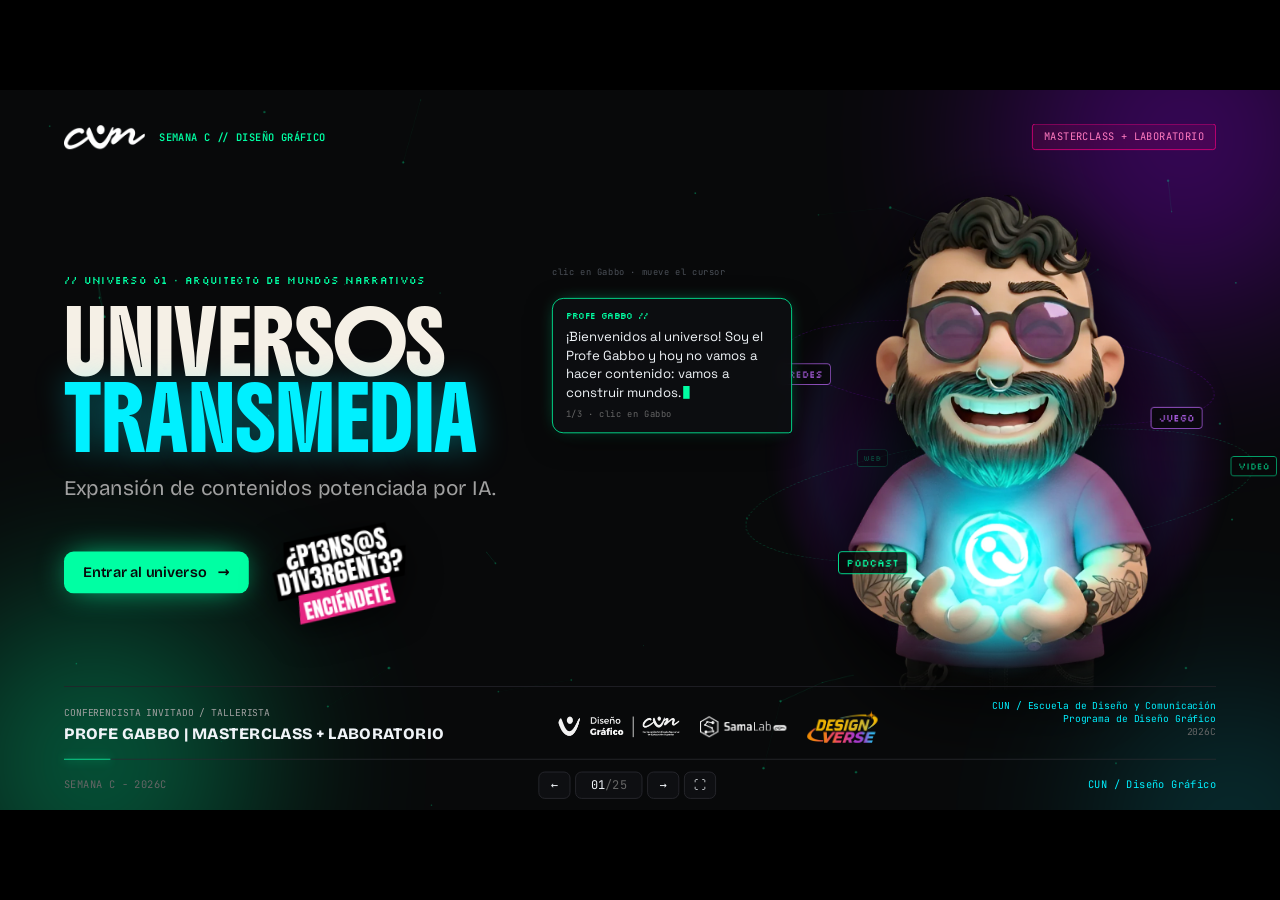
==== commit 47948d44: "Logos Diseño Gráfico CUN, SamaLab, Design Verse y ¿Piensas divergente? en certificado, presentación " ====
--- a/public/index.html
+++ b/public/index.html
@@ -42,6 +42,7 @@
       <h1 class="cv-title"><span class="w">UNIVERSOS</span><span class="c">TRANSMEDIA</span></h1>
       <p class="cv-sub">Expansión de contenidos potenciada por IA.</p>
       <button class="cta" data-go="2">Entrar al universo <span>→</span></button>
+      <img class="sticker" src="img/logo-divergente.png" alt="¿Piensas divergente? Enciéndete">
     </div>
     <div class="lp" id="lp">
       <div class="lp-orbit o1"></div><div class="lp-orbit o2"></div>
@@ -56,6 +57,7 @@
     </div>
     <div class="cv-foot">
       <div><div class="mono xs">CONFERENCISTA INVITADO / TALLERISTA</div><div class="sign">PROFE GABBO | MASTERCLASS + LABORATORIO</div></div>
+      <div class="logos"><img src="img/logo-disgrafico.png" alt="Diseño Gráfico CUN"><img src="img/logo-samalab.png" alt="SamaLab CUN"><img src="img/logo-designverse.png" alt="Design Verse" class="dv"></div>
       <div class="mono xs c r">CUN / Escuela de Diseño y Comunicación<br>Programa de Diseño Gráfico<br><span class="gr">2026C</span></div>
     </div>
   </section>
@@ -378,10 +380,11 @@
     <div class="cl-text">
       <h2 class="cl-title">EL UNIVERSO<br><span class="c">APENAS COMIENZA</span></h2>
       <p class="cl-sub">La IA amplía lo que podemos producir. El criterio humano decide qué vale la pena contar.</p>
-      <div class="cl-q card"><div class="k">// Antes de irte</div><div class="p">Comparte una decisión creativa que tu equipo tomó, ajustó o corrigió con criterio humano, en lugar de aceptar automáticamente la salida de la IA.</div></div>
+      <img class="sticker cl" src="img/logo-divergente.png" alt="¿Piensas divergente? Enciéndete"><div class="cl-q card"><div class="k">// Antes de irte</div><div class="p">Comparte una decisión creativa que tu equipo tomó, ajustó o corrigió con criterio humano, en lugar de aceptar automáticamente la salida de la IA.</div></div>
     </div>
     <div class="cv-foot">
       <div><div class="mono xs">CONFERENCISTA INVITADO / TALLERISTA</div><div class="sign">PROFE GABBO // MASTERCLASS + LABORATORIO</div></div>
+      <div class="logos"><img src="img/logo-disgrafico.png" alt="Diseño Gráfico CUN"><img src="img/logo-samalab.png" alt="SamaLab CUN"><img src="img/logo-designverse.png" alt="Design Verse" class="dv"></div>
       <div class="mono xs c r">CUN / Escuela de Diseño y Comunicación<br>Programa de Diseño Gráfico<br><span class="gr">2026C</span></div>
     </div>
   </section>
--- a/public/style.css
+++ b/public/style.css
@@ -456,3 +456,10 @@
 .portal-qr .qr img,.portal-qr .qr svg{width:100%;height:100%;display:block}
 .portal-qr b{display:block;font-family:var(--fH);font-size:19px;line-height:1.15;margin:6px 0 8px}
 .portal-qr .mono{font-size:11.5px;color:var(--cyan);word-break:break-all}
+
+.logos{display:flex;align-items:center;gap:26px}
+.logos img{height:26px;opacity:.95}
+.logos img.dv{height:40px}
+.sticker{width:170px;transform:rotate(-7deg);filter:drop-shadow(0 10px 20px rgba(0,0,0,.6));vertical-align:middle;margin-left:26px;animation:wob 4s ease-in-out infinite}
+@keyframes wob{50%{transform:rotate(-3deg) scale(1.03)}}
+.sticker.cl{width:150px;display:block;margin:0 0 18px auto}
